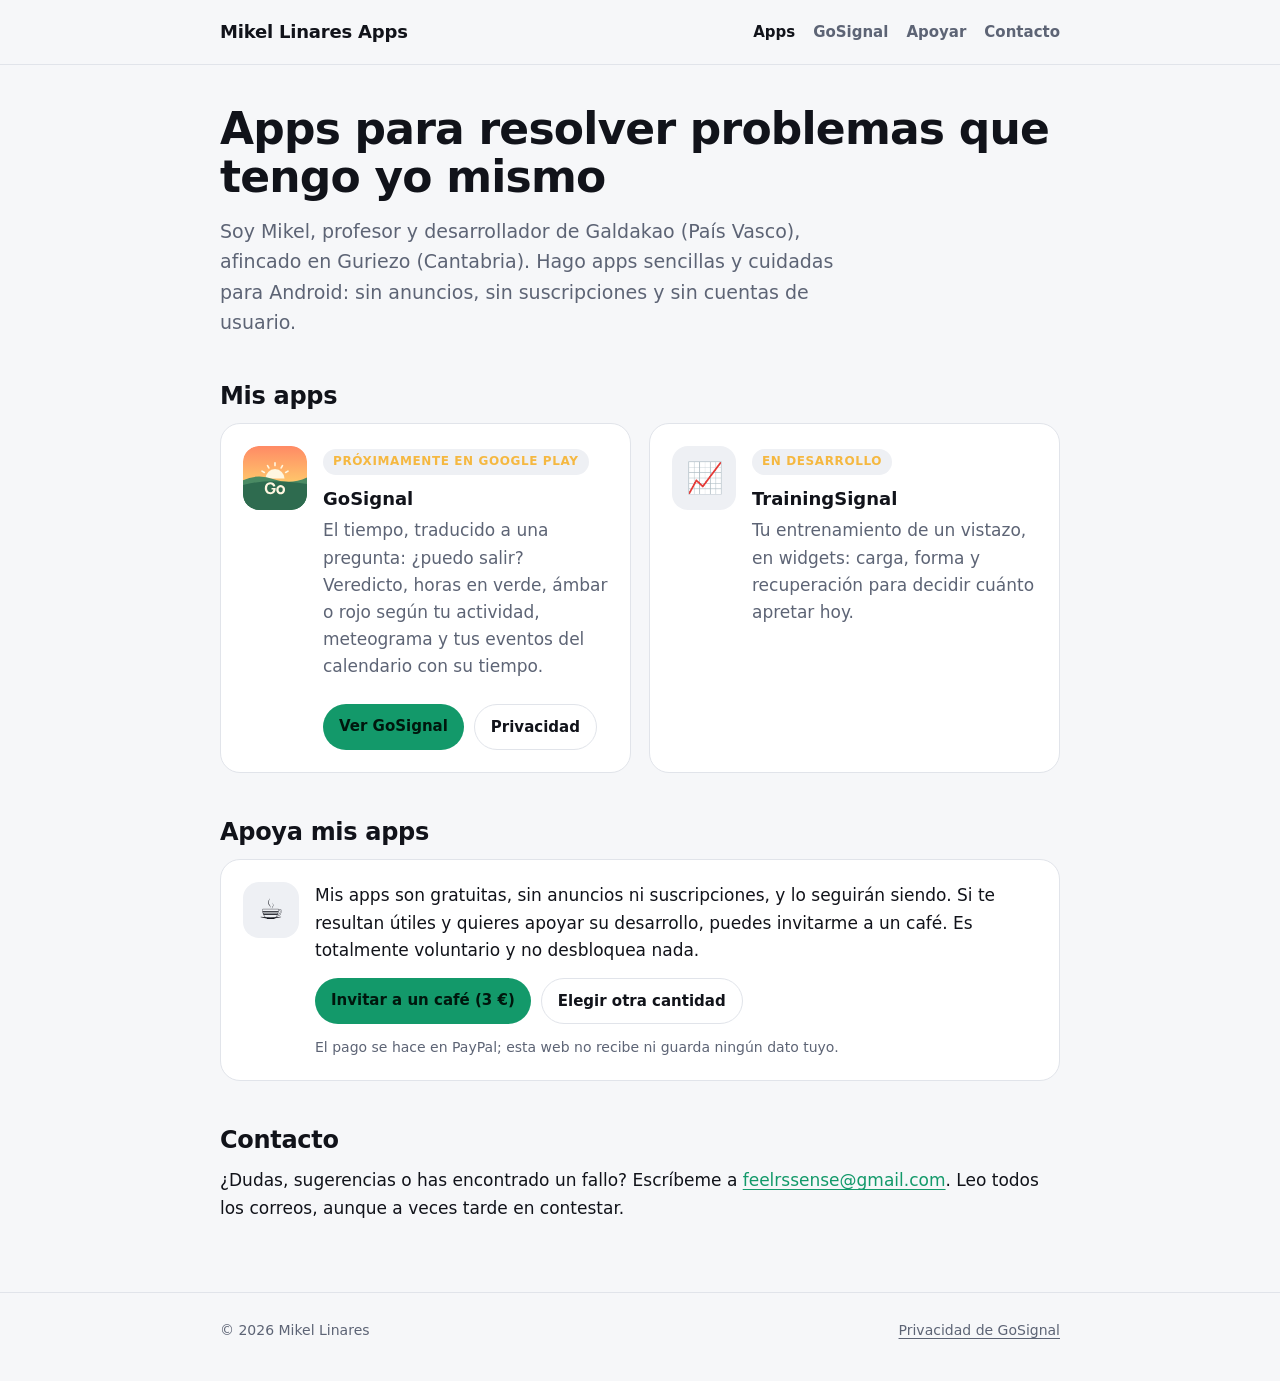
==== index.html @ 28807f19 "Web de Mikel Linares Apps" ====
<!doctype html>
<html lang="es">
<head>
<meta charset="utf-8">
<meta name="viewport" content="width=device-width, initial-scale=1">
<title>Mikel Linares Apps</title>
<meta name="description" content="Apps para Android de Mikel Linares: GoSignal (el tiempo, traducido a una pregunta: ¿puedo salir?) y TrainingSignal.">
<link rel="icon" href="assets/gosignal-icon.svg" type="image/svg+xml">
<link rel="stylesheet" href="assets/style.css">
</head>
<body>
<header class="top"><div class="wrap">
  <a class="brand" href="index.html">Mikel Linares Apps</a>
  <nav>
    <a href="index.html" aria-current="page">Apps</a>
    <a href="gosignal/index.html">GoSignal</a>
    <a href="#apoyar">Apoyar</a>
    <a href="#contacto">Contacto</a>
  </nav>
</div></header>

<main><div class="wrap">
  <h1>Apps para resolver problemas que tengo yo mismo</h1>
  <p class="lead">Soy Mikel, profesor y desarrollador de Galdakao (País Vasco), afincado en Guriezo (Cantabria). Hago apps sencillas y cuidadas para Android: sin anuncios, sin suscripciones y sin cuentas de usuario.</p>

  <h2>Mis apps</h2>
  <div class="grid">
    <div class="card app">
      <img src="assets/gosignal-icon.svg" alt="Icono de GoSignal">
      <div>
        <span class="tag soon">Próximamente en Google Play</span>
        <h3>GoSignal</h3>
        <p class="muted">El tiempo, traducido a una pregunta: ¿puedo salir? Veredicto, horas en verde, ámbar o rojo según tu actividad, meteograma y tus eventos del calendario con su tiempo.</p>
        <div class="links">
          <a class="btn" href="gosignal/index.html">Ver GoSignal</a>
          <a class="btn ghost" href="gosignal/privacidad/index.html">Privacidad</a>
        </div>
      </div>
    </div>
    <div class="card app">
      <div class="ph" aria-hidden="true">📈</div>
      <div>
        <span class="tag soon">En desarrollo</span>
        <h3>TrainingSignal</h3>
        <p class="muted">Tu entrenamiento de un vistazo, en widgets: carga, forma y recuperación para decidir cuánto apretar hoy.</p>
      </div>
    </div>
  </div>

  <h2 id="apoyar">Apoya mis apps</h2>
  <div class="card donate">
    <div class="cup" aria-hidden="true">☕</div>
    <div>
      <p>Mis apps son gratuitas, sin anuncios ni suscripciones, y lo seguirán siendo. Si te resultan útiles y quieres apoyar su desarrollo, puedes invitarme a un café. Es totalmente voluntario y no desbloquea nada.</p>
      <div class="links">
        <a class="btn" href="https://paypal.me/MikelLinaresDorado/3EUR" target="_blank" rel="noopener">Invitar a un café (3 €)</a>
        <a class="btn ghost" href="https://paypal.me/MikelLinaresDorado" target="_blank" rel="noopener">Elegir otra cantidad</a>
      </div>
      <p class="small muted" style="margin:12px 0 0">El pago se hace en PayPal; esta web no recibe ni guarda ningún dato tuyo.</p>
    </div>
  </div>

  <h2 id="contacto">Contacto</h2>
  <p>¿Dudas, sugerencias o has encontrado un fallo? Escríbeme a <a href="mailto:feelrssense@gmail.com">feelrssense@gmail.com</a>. Leo todos los correos, aunque a veces tarde en contestar.</p>
</div></main>

<footer><div class="wrap">
  <span>© 2026 Mikel Linares</span>
  <span><a href="gosignal/privacidad/index.html">Privacidad de GoSignal</a></span>
</div></footer>
</body>
</html>
---- assets/style.css ----
:root{
  --bg:#0D0F13; --surface:#161920; --surface2:#1E222B; --line:#262B36;
  --text:#F2F4F8; --muted:#9AA1B2; --signal:#3DDC97; --amber:#F5B841; --red:#F2665E;
  --rain:#5CC8FF; --pink:#F472B6; --violet:#A78BFA;
  --radius:20px; --max:880px;
}
:root[data-theme="light"]{
  --bg:#F6F7F9; --surface:#FFFFFF; --surface2:#EEF0F4; --line:#E1E4EA;
  --text:#11131A; --muted:#5D6475; --signal:#13996A;
}
@media (prefers-color-scheme: light){
  :root:not([data-theme="dark"]){
    --bg:#F6F7F9; --surface:#FFFFFF; --surface2:#EEF0F4; --line:#E1E4EA;
    --text:#11131A; --muted:#5D6475; --signal:#13996A;
  }
}
*{box-sizing:border-box}
html{-webkit-text-size-adjust:100%}
body{margin:0;background:var(--bg);color:var(--text);
  font-family:system-ui,-apple-system,"Segoe UI",Roboto,"Helvetica Neue",Arial,sans-serif;
  font-size:17px;line-height:1.6}
a{color:var(--signal);text-decoration-thickness:1px;text-underline-offset:3px}
a:hover{text-decoration-thickness:2px}
.wrap{max-width:var(--max);margin:0 auto;padding:0 20px}
header.top{border-bottom:1px solid var(--line)}
header.top .wrap{display:flex;align-items:center;gap:16px;min-height:64px;flex-wrap:wrap}
.brand{font-weight:800;color:var(--text);text-decoration:none;font-size:18px;letter-spacing:-.2px}
nav{margin-left:auto;display:flex;gap:18px;flex-wrap:wrap}
nav a{color:var(--muted);text-decoration:none;font-size:15px;font-weight:600}
nav a:hover,nav a[aria-current="page"]{color:var(--text)}
main{padding:40px 0 56px}
h1{font-size:clamp(30px,6vw,44px);line-height:1.1;letter-spacing:-.8px;margin:0 0 14px}
h2{font-size:24px;line-height:1.25;margin:44px 0 12px;letter-spacing:-.3px}
h3{font-size:18px;margin:24px 0 6px}
p{margin:0 0 14px}
.lead{font-size:19px;color:var(--muted);max-width:640px}
.muted{color:var(--muted)}
.small{font-size:14px}
.grid{display:grid;grid-template-columns:repeat(auto-fit,minmax(260px,1fr));gap:18px}
.card{background:var(--surface);border:1px solid var(--line);border-radius:var(--radius);padding:22px}
.card h3{margin-top:0}
.app{display:flex;gap:16px;align-items:flex-start}
.app img,.app .ph{width:64px;height:64px;border-radius:16px;flex:none}
.app .ph{background:var(--surface2);display:grid;place-items:center;font-size:30px}
.app h3{margin:2px 0 4px}
.tag{display:inline-block;font-size:12px;font-weight:700;letter-spacing:.6px;text-transform:uppercase;
  border-radius:999px;padding:3px 10px;background:var(--surface2);color:var(--muted);margin-bottom:8px}
.tag.soon{color:var(--amber)}
.btn{display:inline-block;margin-top:10px;padding:10px 16px;border-radius:999px;font-weight:700;font-size:15px;
  background:var(--signal);color:#00170D;text-decoration:none}
.btn.ghost{background:transparent;color:var(--text);border:1px solid var(--line)}
.links{display:flex;gap:10px;flex-wrap:wrap}
.hero{display:flex;gap:22px;align-items:center;margin-bottom:8px;flex-wrap:wrap}
.hero img{width:96px;height:96px;border-radius:24px}
.features{list-style:none;padding:0;margin:0;display:grid;gap:12px;grid-template-columns:repeat(auto-fit,minmax(240px,1fr))}
.features li{background:var(--surface);border:1px solid var(--line);border-radius:16px;padding:16px 18px}
.features b{display:block;margin-bottom:2px}
.dots{display:inline-flex;gap:4px;vertical-align:middle;margin-right:6px}
.dots i{width:10px;height:10px;border-radius:3px;display:inline-block}
details{background:var(--surface);border:1px solid var(--line);border-radius:16px;padding:14px 18px;margin-bottom:10px}
summary{cursor:pointer;font-weight:700}
details p{margin:10px 0 0}
.policy h2{font-size:21px;margin-top:34px}
.policy ul{padding-left:22px;margin:0 0 14px}
.policy li{margin-bottom:6px}
.summary{background:var(--surface);border:1px solid var(--line);border-left:4px solid var(--signal);border-radius:14px;padding:16px 20px;margin:20px 0}
.summary ul{margin:6px 0 0}
.donate{display:flex;gap:16px;align-items:flex-start}
.donate .cup{width:56px;height:56px;border-radius:16px;flex:none;background:var(--surface2);display:grid;place-items:center;font-size:28px}
.donate p{margin-bottom:4px}
@media (max-width:520px){.donate{flex-direction:column}}
code{background:var(--surface2);border-radius:6px;padding:1px 6px;font-size:.92em}
footer{border-top:1px solid var(--line);padding:26px 0 40px;color:var(--muted);font-size:14px}
footer .wrap{display:flex;gap:16px;flex-wrap:wrap;justify-content:space-between}
footer a{color:var(--muted)}
@media (max-width:520px){ body{font-size:16px} nav{margin-left:0;width:100%;padding-bottom:10px} main{padding-top:28px} }
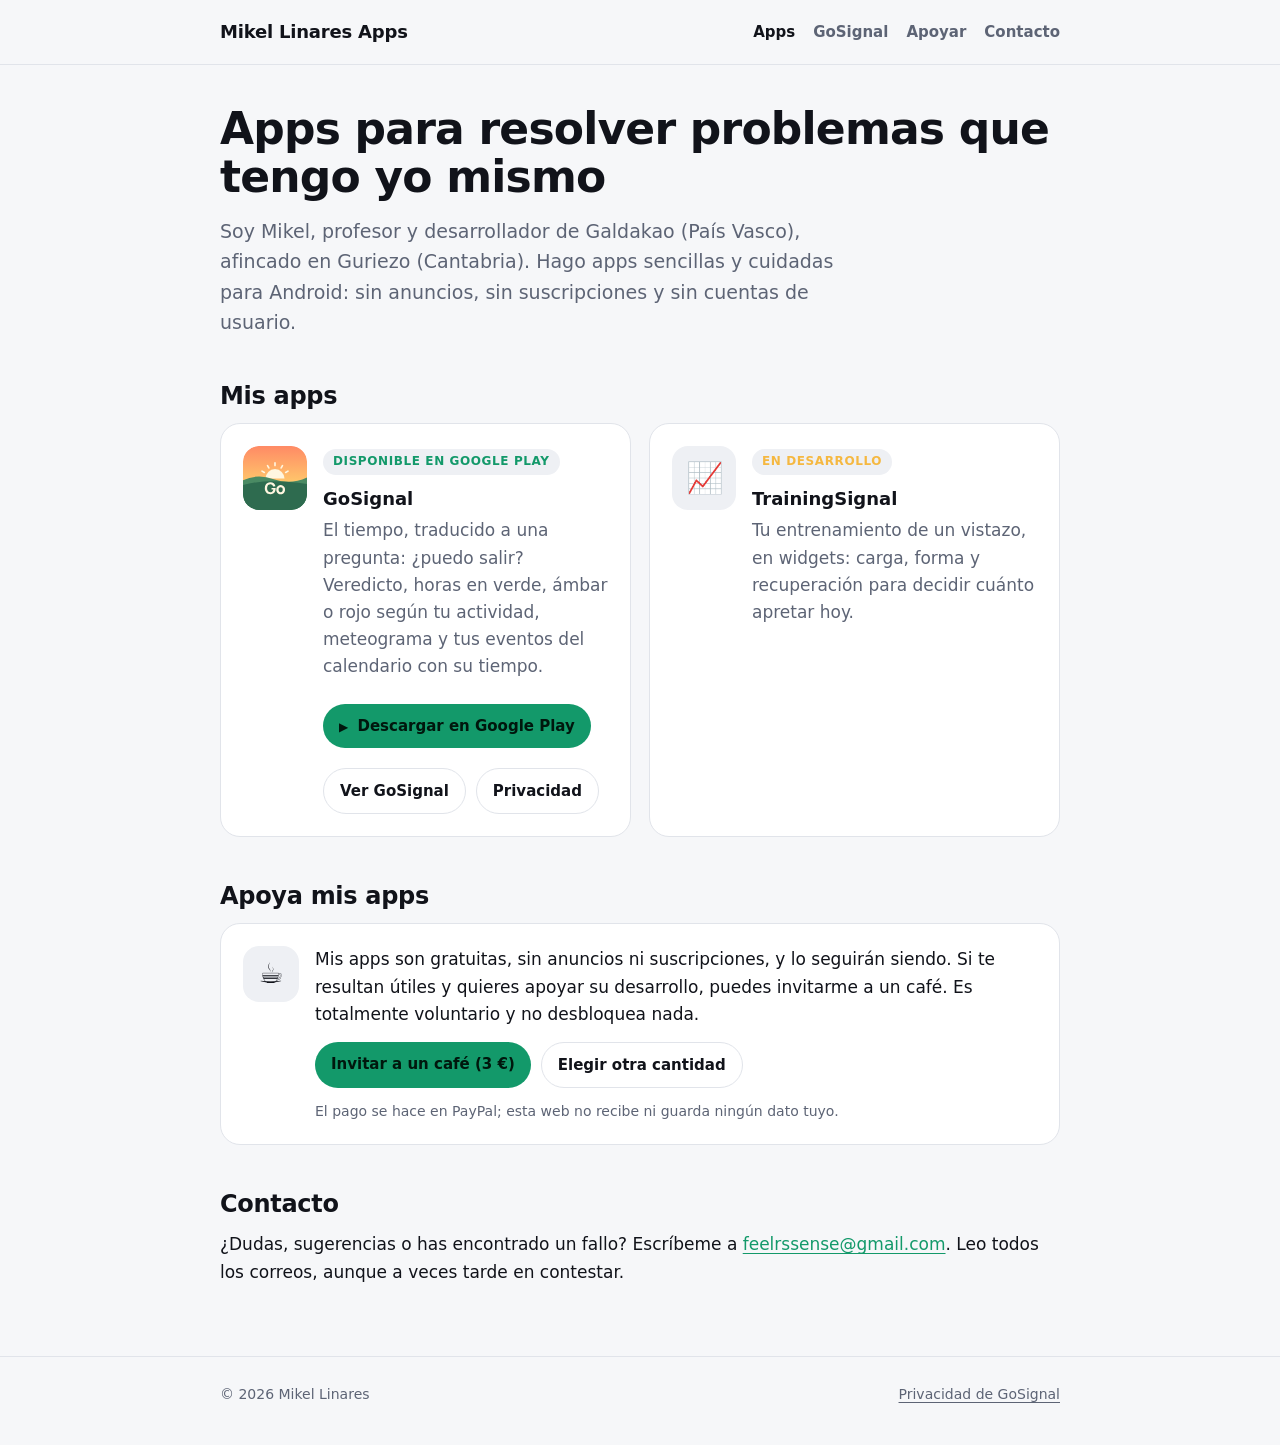
==== commit 0303a64d: "Actualizar estado de disponibilidad de GoSignal en la página principal y en la sección de la aplicac" ====
--- a/index.html
+++ b/index.html
@@ -28,11 +28,12 @@
     <div class="card app">
       <img src="assets/gosignal-icon.svg" alt="Icono de GoSignal">
       <div>
-        <span class="tag soon">Próximamente en Google Play</span>
+        <span class="tag live">Disponible en Google Play</span>
         <h3>GoSignal</h3>
         <p class="muted">El tiempo, traducido a una pregunta: ¿puedo salir? Veredicto, horas en verde, ámbar o rojo según tu actividad, meteograma y tus eventos del calendario con su tiempo.</p>
         <div class="links">
-          <a class="btn" href="gosignal/index.html">Ver GoSignal</a>
+          <a class="btn play" href="https://play.google.com/store/apps/details?id=com.mikellinares.gosignal" target="_blank" rel="noopener"><span aria-hidden="true">▶</span> Descargar en Google Play</a>
+          <a class="btn ghost" href="gosignal/index.html">Ver GoSignal</a>
           <a class="btn ghost" href="gosignal/privacidad/index.html">Privacidad</a>
         </div>
       </div>
--- a/assets/style.css
+++ b/assets/style.css
@@ -46,6 +46,8 @@
 .tag{display:inline-block;font-size:12px;font-weight:700;letter-spacing:.6px;text-transform:uppercase;
   border-radius:999px;padding:3px 10px;background:var(--surface2);color:var(--muted);margin-bottom:8px}
 .tag.soon{color:var(--amber)}
+.tag.live{color:var(--signal)}
+.btn.play span{font-size:.8em;margin-right:4px}
 .btn{display:inline-block;margin-top:10px;padding:10px 16px;border-radius:999px;font-weight:700;font-size:15px;
   background:var(--signal);color:#00170D;text-decoration:none}
 .btn.ghost{background:transparent;color:var(--text);border:1px solid var(--line)}
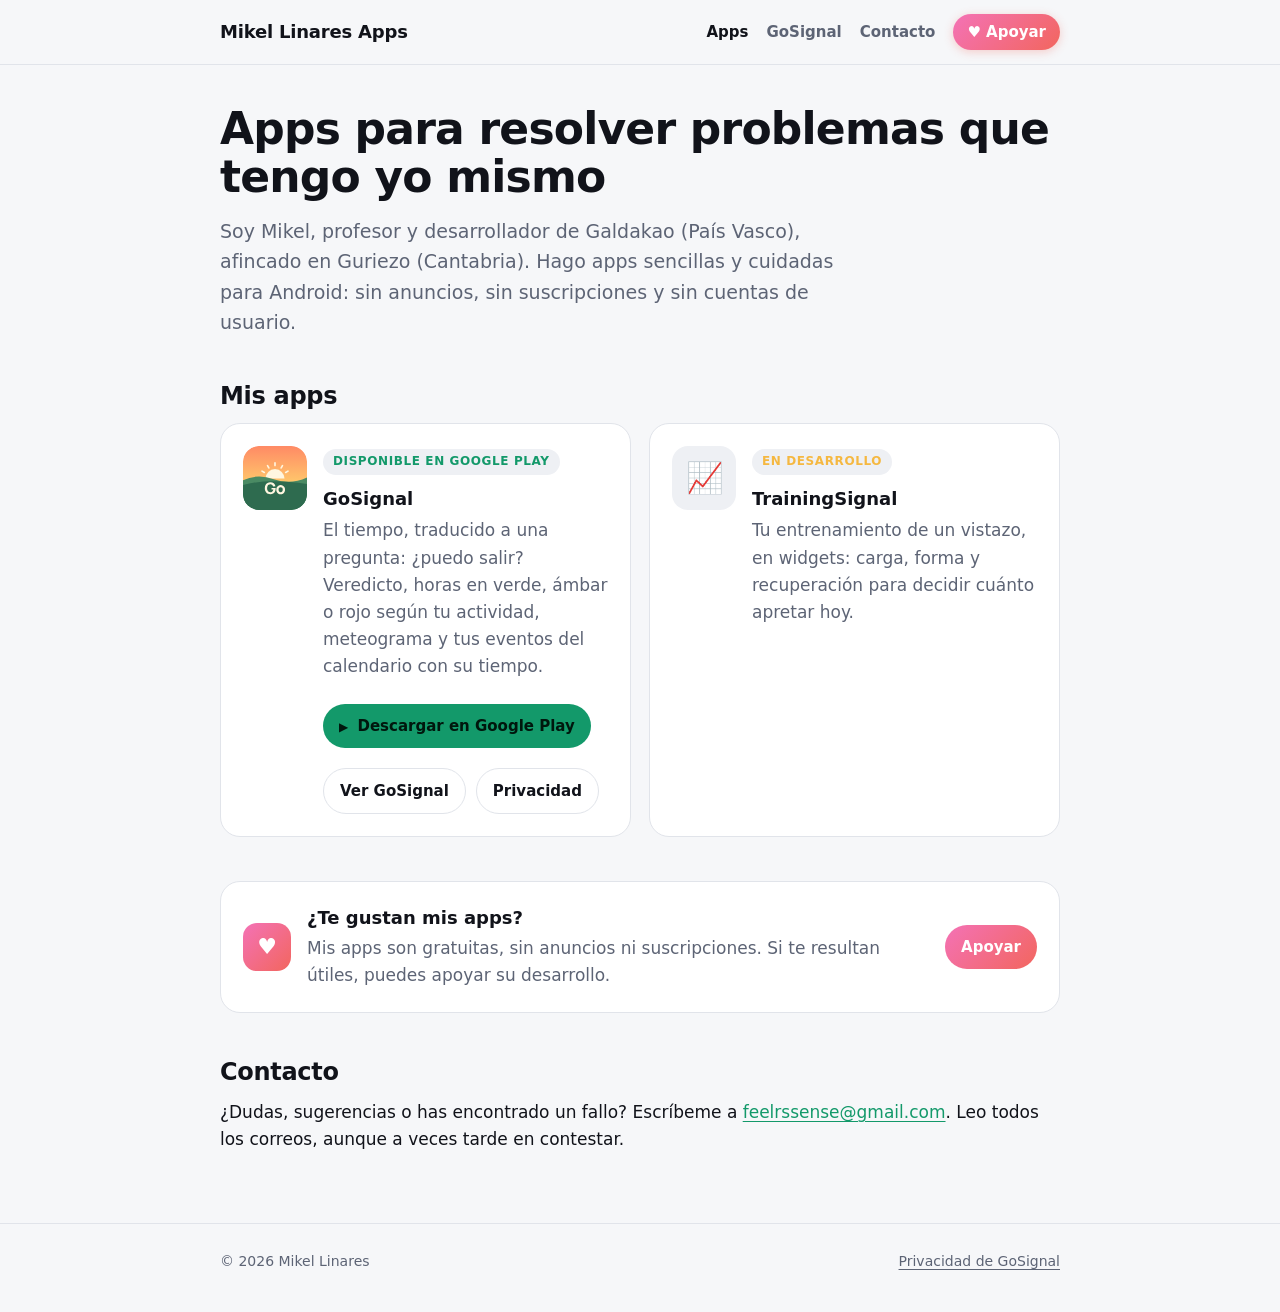
==== commit 4d12966b: "Botón Apoyar y página de apoyo" ====
--- a/index.html
+++ b/index.html
@@ -14,8 +14,8 @@
   <nav>
     <a href="index.html" aria-current="page">Apps</a>
     <a href="gosignal/index.html">GoSignal</a>
-    <a href="#apoyar">Apoyar</a>
     <a href="#contacto">Contacto</a>
+    <a class="nav-cta" href="apoyar/index.html"><span aria-hidden="true">♥</span> Apoyar</a>
   </nav>
 </div></header>
 
@@ -48,17 +48,13 @@
     </div>
   </div>
 
-  <h2 id="apoyar">Apoya mis apps</h2>
-  <div class="card donate">
-    <div class="cup" aria-hidden="true">☕</div>
+  <div class="card donate-teaser">
+    <div class="cup" aria-hidden="true">♥</div>
     <div>
-      <p>Mis apps son gratuitas, sin anuncios ni suscripciones, y lo seguirán siendo. Si te resultan útiles y quieres apoyar su desarrollo, puedes invitarme a un café. Es totalmente voluntario y no desbloquea nada.</p>
-      <div class="links">
-        <a class="btn" href="https://paypal.me/MikelLinaresDorado/3EUR" target="_blank" rel="noopener">Invitar a un café (3 €)</a>
-        <a class="btn ghost" href="https://paypal.me/MikelLinaresDorado" target="_blank" rel="noopener">Elegir otra cantidad</a>
-      </div>
-      <p class="small muted" style="margin:12px 0 0">El pago se hace en PayPal; esta web no recibe ni guarda ningún dato tuyo.</p>
+      <h3>¿Te gustan mis apps?</h3>
+      <p class="muted">Mis apps son gratuitas, sin anuncios ni suscripciones. Si te resultan útiles, puedes apoyar su desarrollo.</p>
     </div>
+    <a class="btn" href="apoyar/index.html">Apoyar</a>
   </div>
 
   <h2 id="contacto">Contacto</h2>
--- a/assets/style.css
+++ b/assets/style.css
@@ -71,8 +71,27 @@
 .donate .cup{width:56px;height:56px;border-radius:16px;flex:none;background:var(--surface2);display:grid;place-items:center;font-size:28px}
 .donate p{margin-bottom:4px}
 @media (max-width:520px){.donate{flex-direction:column}}
+nav{align-items:center}
+nav a.nav-cta{color:#fff;background:linear-gradient(135deg,#F472B6,#F2665E);padding:6px 14px;border-radius:999px;box-shadow:0 2px 10px rgba(242,102,94,.3);transition:transform .15s,box-shadow .15s}
+nav a.nav-cta:hover,nav a.nav-cta[aria-current="page"]{color:#fff;transform:translateY(-1px);box-shadow:0 4px 14px rgba(242,102,94,.4)}
+.donate h3{margin:0 0 6px}
+.donate-teaser{display:flex;gap:16px;align-items:center;margin-top:44px}
+.donate-teaser .cup{width:48px;height:48px;border-radius:14px;flex:none;display:grid;place-items:center;font-size:22px;color:#fff;background:linear-gradient(135deg,#F472B6,#F2665E)}
+.donate-teaser h3{margin:0 0 2px}
+.donate-teaser p{margin:0}
+.donate-teaser .btn{margin:0 0 0 auto;flex:none;color:#fff;background:linear-gradient(135deg,#F472B6,#F2665E)}
+@media (max-width:520px){.donate-teaser{flex-wrap:wrap}.donate-teaser .btn{margin-left:0}}
 code{background:var(--surface2);border-radius:6px;padding:1px 6px;font-size:.92em}
 footer{border-top:1px solid var(--line);padding:26px 0 40px;color:var(--muted);font-size:14px}
 footer .wrap{display:flex;gap:16px;flex-wrap:wrap;justify-content:space-between}
 footer a{color:var(--muted)}
 @media (max-width:520px){ body{font-size:16px} nav{margin-left:0;width:100%;padding-bottom:10px} main{padding-top:28px} }
+
+.tiers{display:grid;grid-template-columns:repeat(auto-fit,minmax(140px,1fr));gap:12px;margin-top:8px}
+.tier{display:flex;flex-direction:column;align-items:center;gap:4px;text-align:center;text-decoration:none;color:var(--text);
+  background:var(--surface);border:1px solid var(--line);border-radius:var(--radius);padding:22px 14px;transition:transform .15s,border-color .15s,box-shadow .15s}
+.tier:hover{transform:translateY(-2px);border-color:#F2665E;box-shadow:0 6px 18px rgba(242,102,94,.18)}
+.tier .emoji{font-size:34px;line-height:1.2}
+.tier b{font-size:17px}
+.tier .price{font-weight:800;font-size:15px;color:#fff;background:linear-gradient(135deg,#F472B6,#F2665E);border-radius:999px;padding:4px 14px;margin-top:6px}
+.tier.free .price{background:transparent;color:var(--text);border:1px solid var(--line)}
